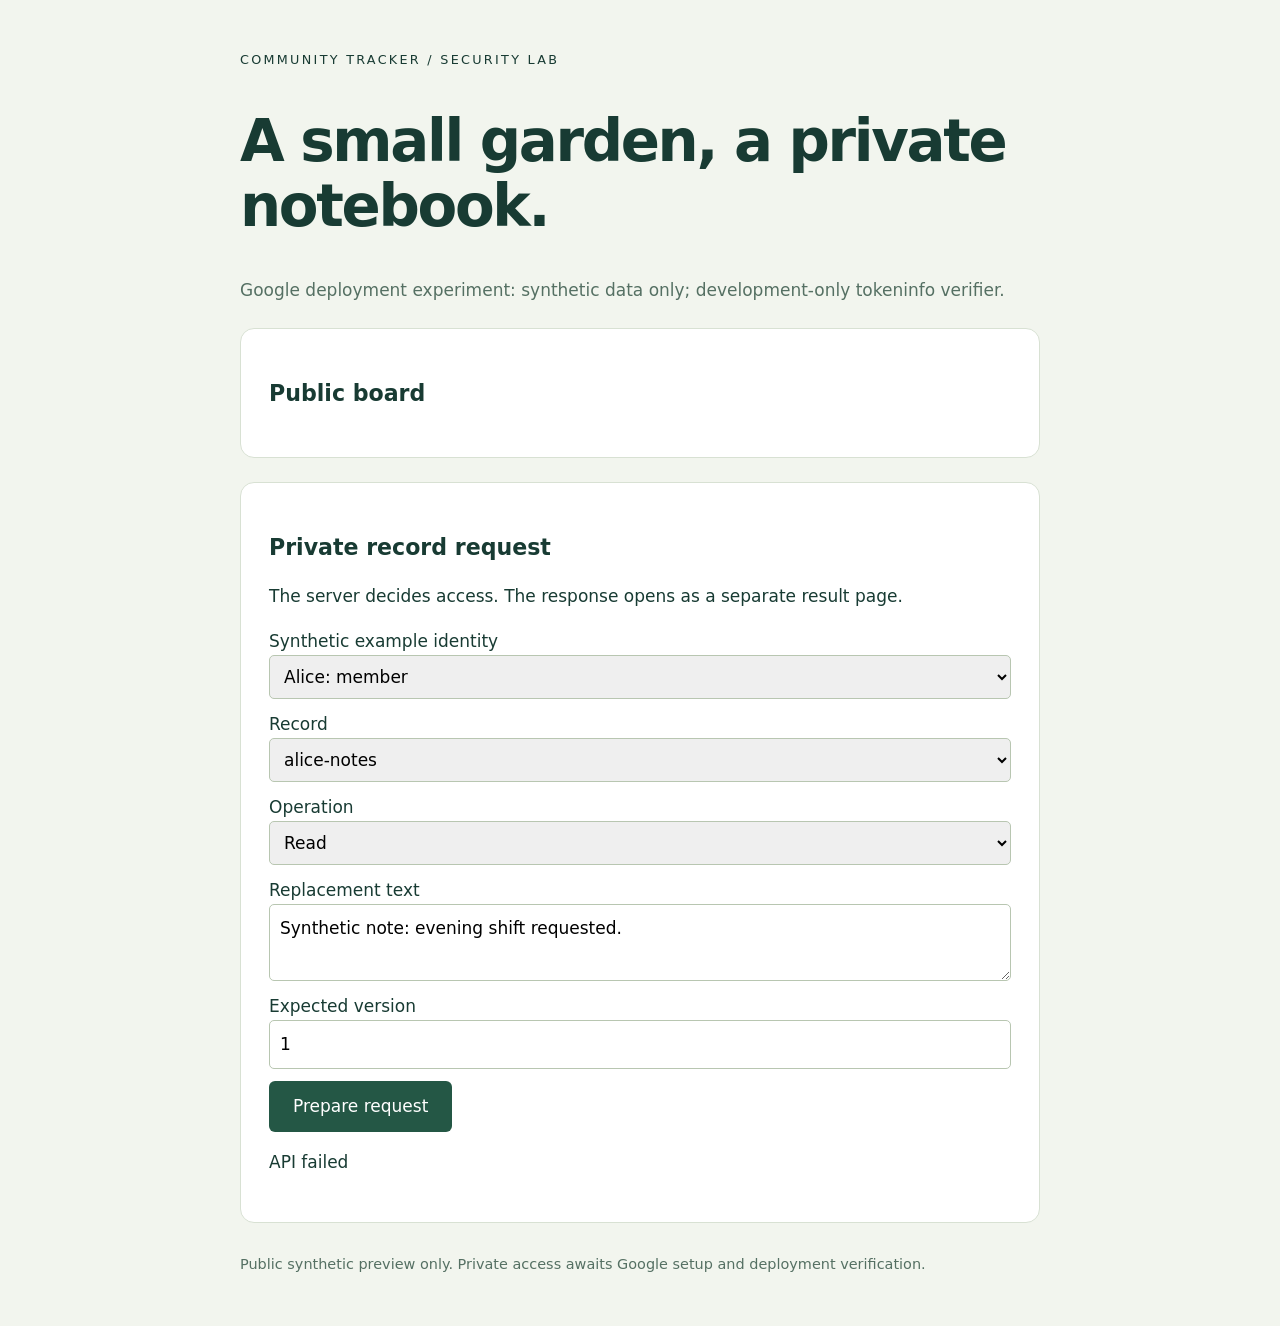
==== index.html @ 3e968c09 "Version hosted config URL to refresh synthetic trial settings" ====
<!doctype html>
<html lang="en"><head><meta charset="utf-8"><meta name="viewport" content="width=device-width,initial-scale=1"><meta name="referrer" content="no-referrer"><title>Community tracker lab</title><link rel="stylesheet" href="style.css"><script src="config.js?v=f0bb260b" defer></script><script src="app.js" defer></script></head>
<body><main><p class="eyebrow">COMMUNITY TRACKER / SECURITY LAB</p><h1>A small garden, a private notebook.</h1><p id="mode">Synthetic data only. No live Google connection.</p>
<section><h2>Public board</h2><div id="public"></div></section>
<section><h2>Private record request</h2><p>The server decides access. The response opens as a separate result page.</p>
<form id="request"><label>Synthetic example identity<select id="identity"><option value="alice">Alice: member</option><option value="bob">Bob: member</option><option value="narwhal">Synthetic moderator</option><option value="outsider">Outsider: authenticated, unauthorized</option><option value="revoked">Revoked member</option><option value="reader">Reader: read-only member</option></select></label>
<label>Record<select name="id"><option value="alice-notes">alice-notes</option><option value="bob-notes">bob-notes</option><option value="garden-day">garden-day</option><option value="reader-notes">reader-notes</option></select></label>
<label>Operation<select name="op"><option value="read">Read</option><option value="write">Update text</option><option value="whoami">Show verified ID for enrollment</option></select></label>
<label>Replacement text<textarea name="text" maxlength="300">Synthetic note: evening shift requested.</textarea></label><label>Expected version<input name="version" type="number" min="1" value="1"></label><button id="prepare" type="submit">Prepare request</button></form><div id="google-button"></div><p id="status" role="status"></p></section>
<footer>Public synthetic preview only. Private access awaits Google setup and deployment verification.</footer></main></body></html>
---- style.css ----
:root{font:17px/1.6 system-ui,sans-serif;color:#183b33;background:#f2f5ee}body{margin:0}main{max-width:800px;margin:50px auto;padding:0 24px}h1{font-size:clamp(2rem,5vw,3.4rem);line-height:1.12;letter-spacing:-.04em}h2{font-size:1.3rem}.eyebrow{font-size:.75rem;letter-spacing:.18em}section{background:white;padding:28px;border:1px solid #d8e1d3;border-radius:14px;margin:24px 0}label{display:block;margin:12px 0}input,select,textarea{display:block;box-sizing:border-box;width:100%;padding:10px;font:inherit;border:1px solid #b8c6b1;border-radius:5px}button{background:#245745;color:white;border:0;border-radius:6px;padding:12px 24px;font:inherit;cursor:pointer}button:disabled{opacity:.5}footer,#mode{color:#557063}footer{font-size:.85rem;margin:30px 0}
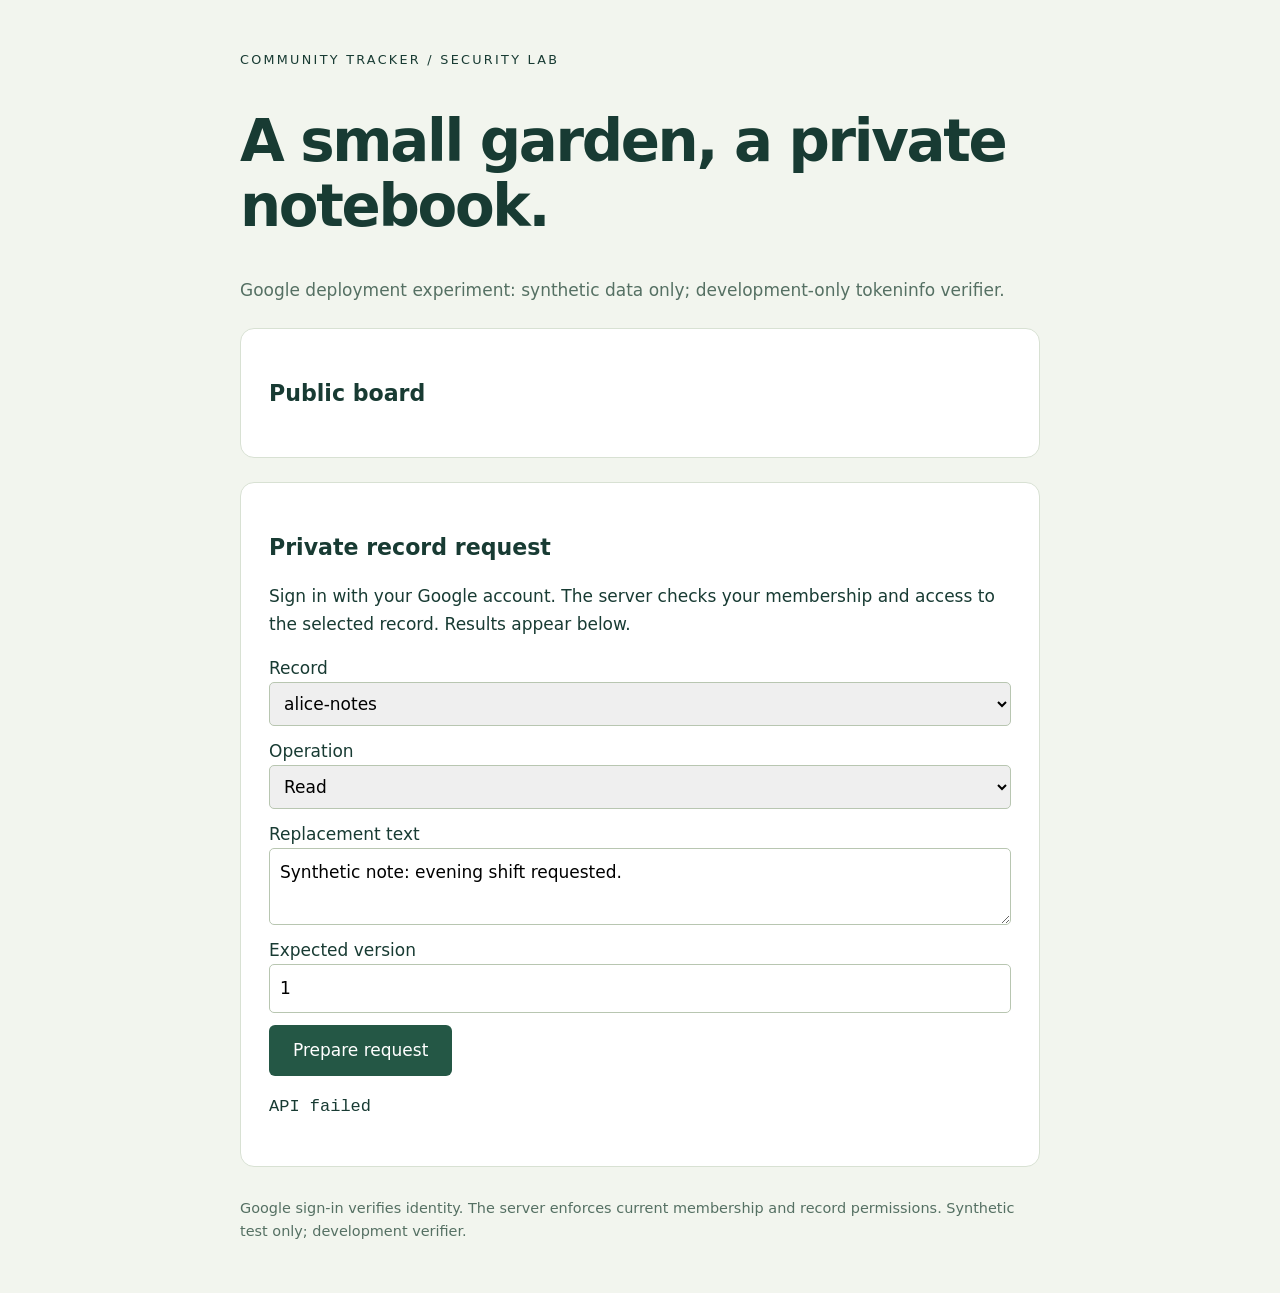
==== commit 20a13cd3: "Show Google-authenticated results inline and remove mock identity UI" ====
--- a/index.html
+++ b/index.html
@@ -1,10 +1,10 @@
 <!doctype html>
-<html lang="en"><head><meta charset="utf-8"><meta name="viewport" content="width=device-width,initial-scale=1"><meta name="referrer" content="no-referrer"><title>Community tracker lab</title><link rel="stylesheet" href="style.css"><script src="config.js?v=f0bb260b" defer></script><script src="app.js" defer></script></head>
+<html lang="en"><head><meta charset="utf-8"><meta name="viewport" content="width=device-width,initial-scale=1"><meta name="referrer" content="no-referrer"><title>Community tracker lab</title><link rel="stylesheet" href="style.css"><script src="config.js?v=20261001-inline1" defer></script><script src="app.js?v=20261001-inline1" defer></script></head>
 <body><main><p class="eyebrow">COMMUNITY TRACKER / SECURITY LAB</p><h1>A small garden, a private notebook.</h1><p id="mode">Synthetic data only. No live Google connection.</p>
 <section><h2>Public board</h2><div id="public"></div></section>
-<section><h2>Private record request</h2><p>The server decides access. The response opens as a separate result page.</p>
-<form id="request"><label>Synthetic example identity<select id="identity"><option value="alice">Alice: member</option><option value="bob">Bob: member</option><option value="narwhal">Synthetic moderator</option><option value="outsider">Outsider: authenticated, unauthorized</option><option value="revoked">Revoked member</option><option value="reader">Reader: read-only member</option></select></label>
+<section><h2>Private record request</h2><p>Sign in with your Google account. The server checks your membership and access to the selected record. Results appear below.</p>
+<form id="request">
 <label>Record<select name="id"><option value="alice-notes">alice-notes</option><option value="bob-notes">bob-notes</option><option value="garden-day">garden-day</option><option value="reader-notes">reader-notes</option></select></label>
 <label>Operation<select name="op"><option value="read">Read</option><option value="write">Update text</option><option value="whoami">Show verified ID for enrollment</option></select></label>
-<label>Replacement text<textarea name="text" maxlength="300">Synthetic note: evening shift requested.</textarea></label><label>Expected version<input name="version" type="number" min="1" value="1"></label><button id="prepare" type="submit">Prepare request</button></form><div id="google-button"></div><p id="status" role="status"></p></section>
-<footer>Public synthetic preview only. Private access awaits Google setup and deployment verification.</footer></main></body></html>
+<label>Replacement text<textarea name="text" maxlength="300">Synthetic note: evening shift requested.</textarea></label><label>Expected version<input name="version" type="number" min="1" value="1"></label><button id="prepare" type="submit">Prepare request</button></form><div id="google-button"></div><pre id="status" role="status" style="white-space:pre-wrap;overflow-wrap:anywhere"></pre></section>
+<footer>Google sign-in verifies identity. The server enforces current membership and record permissions. Synthetic test only; development verifier.</footer></main></body></html>
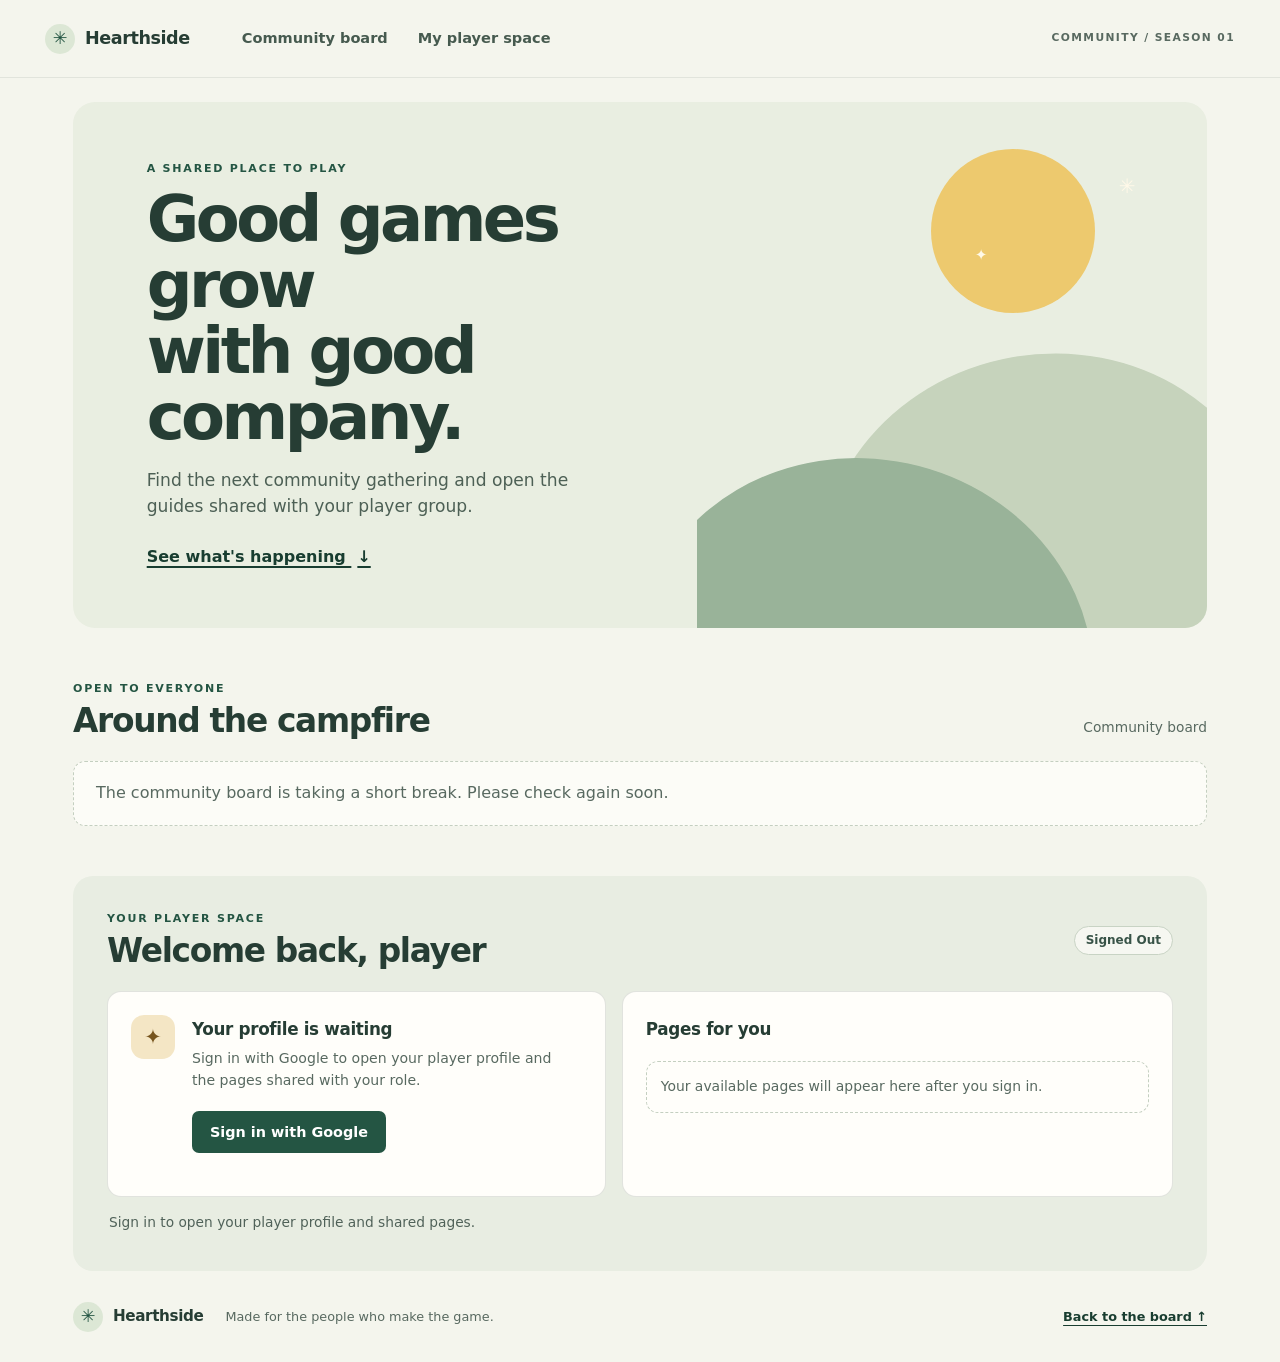
==== commit 338ac995: "Introduce Hearthside real Google profile and in-page response bridge" ====
--- a/index.html
+++ b/index.html
@@ -1,10 +1,52 @@
 <!doctype html>
-<html lang="en"><head><meta charset="utf-8"><meta name="viewport" content="width=device-width,initial-scale=1"><meta name="referrer" content="no-referrer"><title>Community tracker lab</title><link rel="stylesheet" href="style.css"><script src="config.js?v=20261001-inline1" defer></script><script src="app.js?v=20261001-inline1" defer></script></head>
-<body><main><p class="eyebrow">COMMUNITY TRACKER / SECURITY LAB</p><h1>A small garden, a private notebook.</h1><p id="mode">Synthetic data only. No live Google connection.</p>
-<section><h2>Public board</h2><div id="public"></div></section>
-<section><h2>Private record request</h2><p>Sign in with your Google account. The server checks your membership and access to the selected record. Results appear below.</p>
-<form id="request">
-<label>Record<select name="id"><option value="alice-notes">alice-notes</option><option value="bob-notes">bob-notes</option><option value="garden-day">garden-day</option><option value="reader-notes">reader-notes</option></select></label>
-<label>Operation<select name="op"><option value="read">Read</option><option value="write">Update text</option><option value="whoami">Show verified ID for enrollment</option></select></label>
-<label>Replacement text<textarea name="text" maxlength="300">Synthetic note: evening shift requested.</textarea></label><label>Expected version<input name="version" type="number" min="1" value="1"></label><button id="prepare" type="submit">Prepare request</button></form><div id="google-button"></div><pre id="status" role="status" style="white-space:pre-wrap;overflow-wrap:anywhere"></pre></section>
-<footer>Google sign-in verifies identity. The server enforces current membership and record permissions. Synthetic test only; development verifier.</footer></main></body></html>
+<html lang="en">
+<head>
+  <meta charset="utf-8">
+  <meta name="viewport" content="width=device-width,initial-scale=1">
+  <meta name="referrer" content="no-referrer">
+  <meta name="theme-color" content="#f4f5ed">
+  <title>Hearthside | Community tracker</title>
+  <link rel="stylesheet" href="style.css">
+  <script src="config.js" defer></script>
+  <script src="bridge.js" defer></script>
+  <script src="app.js" defer></script>
+</head>
+<body>
+  <header class="site-header">
+    <a class="brand" href="#home" aria-label="Community tracker home"><span class="brand-mark" aria-hidden="true">✳</span> Hearthside</a>
+    <nav aria-label="Main navigation"><a href="#board">Community board</a><a href="#player">My player space</a></nav>
+    <span class="season-tag">COMMUNITY / SEASON 01</span>
+  </header>
+  <main id="home">
+    <section class="welcome" aria-labelledby="welcome-title">
+      <div class="welcome-copy">
+        <p class="eyebrow">A SHARED PLACE TO PLAY</p>
+        <h1 id="welcome-title">Good games grow<br>with good company.</h1>
+        <p class="intro">Find the next community gathering and open the guides shared with your player group.</p>
+        <a class="text-link" href="#board">See what's happening <span aria-hidden="true">↓</span></a>
+      </div>
+      <div class="welcome-art" aria-hidden="true"><div class="sun"></div><div class="hill hill-back"></div><div class="hill hill-front"></div><span class="art-star star-one">✳</span><span class="art-star star-two">✦</span></div>
+    </section>
+
+    <section id="board" class="board section-block" aria-labelledby="board-title">
+      <div class="section-heading"><div><p class="eyebrow">OPEN TO EVERYONE</p><h2 id="board-title">Around the campfire</h2></div><span class="section-note">Community board</span></div>
+      <div id="public-board" class="event-grid" aria-live="polite"><p class="loading">Finding the latest community notes…</p></div>
+    </section>
+
+    <section id="player" class="player-space section-block" aria-labelledby="player-title">
+      <div class="section-heading"><div><p class="eyebrow">YOUR PLAYER SPACE</p><h2 id="player-title">Welcome back, player</h2></div><span id="account-badge" class="account-badge">Signed out</span></div>
+      <div class="player-grid">
+        <div class="account-card">
+          <div class="avatar" aria-hidden="true">✦</div>
+          <div class="account-copy"><h3 id="account-name">Your profile is waiting</h3><p id="account-detail">Sign in with Google to open your player profile and the pages shared with your role.</p></div>
+          <div class="account-actions"><button id="sign-in" class="button-primary" type="button">Sign in with Google</button><div id="google-button" class="google-button" aria-label="Google sign-in"></div><button id="refresh-profile" class="button-secondary" type="button" hidden>Refresh profile</button><button id="sign-out" class="button-secondary" type="button" hidden>Sign out</button></div>
+        </div>
+        <div class="shared-pages"><div class="pages-heading"><h3>Pages for you</h3><span id="role-chip" class="role-chip" hidden></span></div><div id="page-list" class="page-list"><p class="empty-state">Your available pages will appear here after you sign in.</p></div></div>
+      </div>
+      <p id="status" class="status" role="status" aria-live="polite"></p>
+      <div id="page-preview" class="page-preview" tabindex="-1" hidden></div>
+    </section>
+  </main>
+  <footer><a class="brand footer-brand" href="#home"><span class="brand-mark" aria-hidden="true">✳</span> Hearthside</a><span>Made for the people who make the game.</span><a href="#board">Back to the board ↑</a></footer>
+</body>
+</html>
--- a/style.css
+++ b/style.css
@@ -1 +1,147 @@
-:root{font:17px/1.6 system-ui,sans-serif;color:#183b33;background:#f2f5ee}body{margin:0}main{max-width:800px;margin:50px auto;padding:0 24px}h1{font-size:clamp(2rem,5vw,3.4rem);line-height:1.12;letter-spacing:-.04em}h2{font-size:1.3rem}.eyebrow{font-size:.75rem;letter-spacing:.18em}section{background:white;padding:28px;border:1px solid #d8e1d3;border-radius:14px;margin:24px 0}label{display:block;margin:12px 0}input,select,textarea{display:block;box-sizing:border-box;width:100%;padding:10px;font:inherit;border:1px solid #b8c6b1;border-radius:5px}button{background:#245745;color:white;border:0;border-radius:6px;padding:12px 24px;font:inherit;cursor:pointer}button:disabled{opacity:.5}footer,#mode{color:#557063}footer{font-size:.85rem;margin:30px 0}+:root {
+  color-scheme: light;
+  --ink: #263d34;
+  --muted: #586960;
+  --forest: #245543;
+  --forest-dark: #183d30;
+  --sage: #d9e2cf;
+  --sage-light: #edf0e5;
+  --paper: #f4f5ed;
+  --card: #fffefa;
+  --gold: #e0ad52;
+  --line: #d7ded2;
+  font: 16px/1.55 "Aptos", "Segoe UI", system-ui, sans-serif;
+  color: var(--ink);
+  background: var(--paper);
+}
+
+* { box-sizing: border-box; }
+html { scroll-behavior: smooth; }
+body { margin: 0; min-width: 320px; }
+a { color: var(--forest-dark); text-underline-offset: 4px; }
+a:hover { color: #102e23; }
+button { font: inherit; }
+button:focus-visible, a:focus-visible { outline: 3px solid #ad741b; outline-offset: 3px; }
+
+.site-header {
+  height: 78px;
+  padding: 0 max(28px, calc((100vw - 1190px) / 2));
+  display: flex;
+  align-items: center;
+  gap: 42px;
+  background: var(--paper);
+  border-bottom: 1px solid rgba(38, 61, 52, .09);
+}
+.brand { display: inline-flex; align-items: center; gap: 10px; color: var(--ink); font-weight: 750; font-size: 1.1rem; text-decoration: none; letter-spacing: -.025em; white-space: nowrap; }
+.brand-mark { display: grid; place-items: center; width: 30px; height: 30px; color: var(--forest); background: #dce7d5; border-radius: 50%; font-size: 1.1rem; }
+.site-header nav { display: flex; align-items: center; gap: 30px; margin-left: 10px; }
+.site-header nav a { color: #465a4f; text-decoration: none; font-size: .91rem; font-weight: 600; }
+.site-header nav a:hover { text-decoration: underline; }
+.season-tag { margin-left: auto; color: #586960; font-size: .67rem; letter-spacing: .13em; font-weight: 700; }
+
+main { max-width: 1190px; padding: 0 28px; margin: 0 auto; }
+.welcome {
+  min-height: 370px;
+  margin-top: 24px;
+  position: relative;
+  overflow: hidden;
+  display: flex;
+  align-items: center;
+  border-radius: 22px;
+  background: #e9eee1;
+  isolation: isolate;
+}
+.welcome-copy { position: relative; z-index: 2; padding: 58px 6.5%; max-width: 670px; }
+.eyebrow { margin: 0 0 10px; color: var(--forest); font-size: .69rem; letter-spacing: .16em; font-weight: 800; }
+h1, h2, h3, p { margin-top: 0; }
+h1 { margin-bottom: 16px; font-size: clamp(2.6rem, 5vw, 4.2rem); letter-spacing: -.055em; line-height: 1.03; font-weight: 730; }
+.intro { max-width: 435px; margin-bottom: 25px; color: #4d6055; font-size: 1.07rem; }
+.text-link { font-weight: 700; text-decoration-thickness: 1.5px; }
+.text-link span { margin-left: 6px; }
+.welcome-art { position: absolute; z-index: 0; inset: 0 0 0 auto; width: 45%; overflow: hidden; }
+.sun { position: absolute; width: 164px; height: 164px; right: 22%; top: 47px; border-radius: 50%; background: #edc96e; }
+.hill { position: absolute; bottom: -32%; width: 90%; height: 80%; border-radius: 50% 50% 0 0; transform: rotate(-10deg); }
+.hill-back { right: -14%; bottom: -28%; background: #c6d3bc; }
+.hill-front { right: 22%; bottom: -48%; background: #99b399; transform: rotate(12deg); }
+.art-star { position: absolute; color: #fff9e8; font-size: 1.25rem; }
+.star-one { top: 69px; right: 14%; }
+.star-two { top: 142px; right: 43%; font-size: .95rem; }
+
+.section-block { padding: 52px 0 8px; scroll-margin-top: 20px; }
+.section-heading { display: flex; align-items: end; justify-content: space-between; gap: 20px; margin-bottom: 20px; }
+.section-heading .eyebrow { margin-bottom: 5px; }
+h2 { margin: 0; font-size: clamp(1.55rem, 3vw, 2.05rem); letter-spacing: -.04em; line-height: 1.2; }
+.section-note { padding-bottom: 3px; color: var(--muted); font-size: .86rem; }
+.event-grid { display: grid; grid-template-columns: repeat(auto-fit, minmax(min(100%, 320px), 1fr)); gap: 16px; }
+.event-card { min-height: 154px; padding: 22px 24px; background: var(--card); border: 1px solid var(--line); border-radius: 13px; box-shadow: 0 5px 16px rgba(34, 58, 45, .035); }
+.event-label { margin: 0 0 9px; color: #66764f; font-size: .66rem; letter-spacing: .14em; font-weight: 800; }
+.event-card h3 { margin: 0 0 7px; font-size: 1.12rem; letter-spacing: -.02em; }
+.event-card p:last-child { margin: 0; color: #526158; }
+.empty-state, .loading { margin: 0; padding: 19px 22px; color: var(--muted); background: rgba(255, 254, 250, .75); border: 1px dashed #c4cfc0; border-radius: 12px; }
+
+.player-space { margin-top: 42px; padding: 34px; background: #e8ede2; border-radius: 20px; }
+.player-space .section-heading { align-items: center; }
+.account-badge, .role-chip { display: inline-flex; align-items: center; min-height: 29px; padding: 4px 11px; border: 1px solid #c8d3c4; border-radius: 999px; color: #385347; background: #f6f7f1; font-size: .75rem; font-weight: 700; text-transform: capitalize; }
+.player-grid { display: grid; grid-template-columns: minmax(290px, .95fr) minmax(0, 1.05fr); gap: 16px; }
+.account-card, .shared-pages { min-height: 206px; padding: 23px; border: 1px solid rgba(88, 105, 96, .18); border-radius: 14px; background: var(--card); }
+.account-card { display: grid; grid-template-columns: 47px 1fr; align-content: start; column-gap: 14px; }
+.avatar { display: grid; place-items: center; width: 44px; height: 44px; border-radius: 13px; color: #77551e; background: #f4e6c5; font-size: 1.3rem; }
+.account-copy h3, .pages-heading h3 { margin: 1px 0 6px; font-size: 1.05rem; letter-spacing: -.02em; }
+.account-copy p { margin: 0; max-width: 380px; color: var(--muted); font-size: .88rem; overflow-wrap: anywhere; }
+.account-actions { grid-column: 2; margin-top: 19px; display: flex; align-items: center; flex-wrap: wrap; gap: 10px; }
+.button-primary, .button-secondary { min-height: 42px; padding: 9px 17px; border: 1px solid transparent; border-radius: 7px; cursor: pointer; font-weight: 700; font-size: .9rem; transition: background-color .15s ease, transform .15s ease; }
+.button-primary { color: white; background: var(--forest); }
+.button-primary:hover:not(:disabled) { background: var(--forest-dark); transform: translateY(-1px); }
+.button-primary:disabled, .button-secondary:disabled { opacity: .56; cursor: wait; }
+.button-secondary { color: var(--forest-dark); background: #fff; border-color: #b8c9ba; }
+.button-secondary:hover:not(:disabled) { background: #edf2e8; }
+.google-button { min-height: 42px; }
+.pages-heading { display: flex; align-items: center; justify-content: space-between; gap: 12px; margin-bottom: 13px; }
+.page-list { display: grid; grid-template-columns: repeat(auto-fit, minmax(min(100%, 190px), 1fr)); gap: 9px; }
+.page-list .empty-state { grid-column: 1 / -1; padding: 14px; font-size: .87rem; }
+.page-card { display: flex; align-items: center; justify-content: space-between; gap: 8px; min-height: 57px; padding: 11px 12px; text-align: left; color: var(--ink); background: #f7f8f3; border: 1px solid #dce3d7; border-radius: 9px; cursor: pointer; }
+.page-card:hover { border-color: #94ad98; background: #f0f4eb; }
+.page-card-title { font-weight: 700; font-size: .87rem; }
+.page-card-action { color: var(--forest); font-size: .75rem; font-weight: 700; white-space: nowrap; }
+.status { min-height: 25px; margin: 15px 2px 0; color: #506259; font-size: .86rem; }
+.status[data-tone="error"] { color: #8a302c; }
+.status[data-tone="success"] { color: #245543; }
+.status[data-tone="notice"] { color: #705116; }
+.page-preview { margin-top: 13px; padding: 20px 22px; background: #fffefa; border: 1px solid #cfd9ca; border-left: 4px solid var(--gold); border-radius: 10px; }
+.page-preview h3 { margin-bottom: 5px; }
+.page-preview p { margin: 0; color: var(--muted); }
+
+footer { max-width: 1190px; min-height: 91px; margin: 0 auto; padding: 24px 28px; display: flex; align-items: center; gap: 22px; color: var(--muted); font-size: .8rem; }
+.footer-brand { font-size: .95rem; }
+footer > a:last-child { margin-left: auto; font-weight: 650; }
+
+[hidden] { display: none !important; }
+@media (max-width: 760px) {
+  .site-header { height: auto; min-height: 70px; padding: 14px 20px; flex-wrap: wrap; gap: 12px 22px; }
+  .site-header nav { order: 3; width: 100%; margin: 0; gap: 20px; }
+  .season-tag { font-size: .6rem; }
+  main { padding: 0 18px; }
+  .welcome { min-height: 410px; align-items: start; }
+  .welcome-copy { padding: 38px 27px 185px; }
+  h1 { font-size: clamp(2.4rem, 10vw, 3.25rem); }
+  .welcome-art { inset: auto 0 0; width: 100%; height: 205px; }
+  .sun { width: 106px; height: 106px; top: 23px; right: 21%; }
+  .hill { height: 90%; }
+  .section-block { padding-top: 39px; }
+  .player-space { margin-top: 31px; padding: 23px 17px; }
+  .section-heading { align-items: start !important; }
+  .section-note { display: none; }
+  .player-grid { grid-template-columns: 1fr; }
+  .account-card, .shared-pages { padding: 18px; }
+  footer { padding: 22px 18px; flex-wrap: wrap; gap: 10px 16px; }
+  footer > span { order: 3; width: 100%; }
+}
+@media (max-width: 390px) {
+  .brand { font-size: 1rem; }
+  .season-tag { max-width: 120px; text-align: right; }
+  .account-card { grid-template-columns: 39px 1fr; column-gap: 11px; }
+  .avatar { width: 38px; height: 38px; border-radius: 11px; }
+}
+@media (prefers-reduced-motion: reduce) {
+  *, *::before, *::after { scroll-behavior: auto !important; animation-duration: .01ms !important; animation-iteration-count: 1 !important; transition-duration: .01ms !important; }
+}
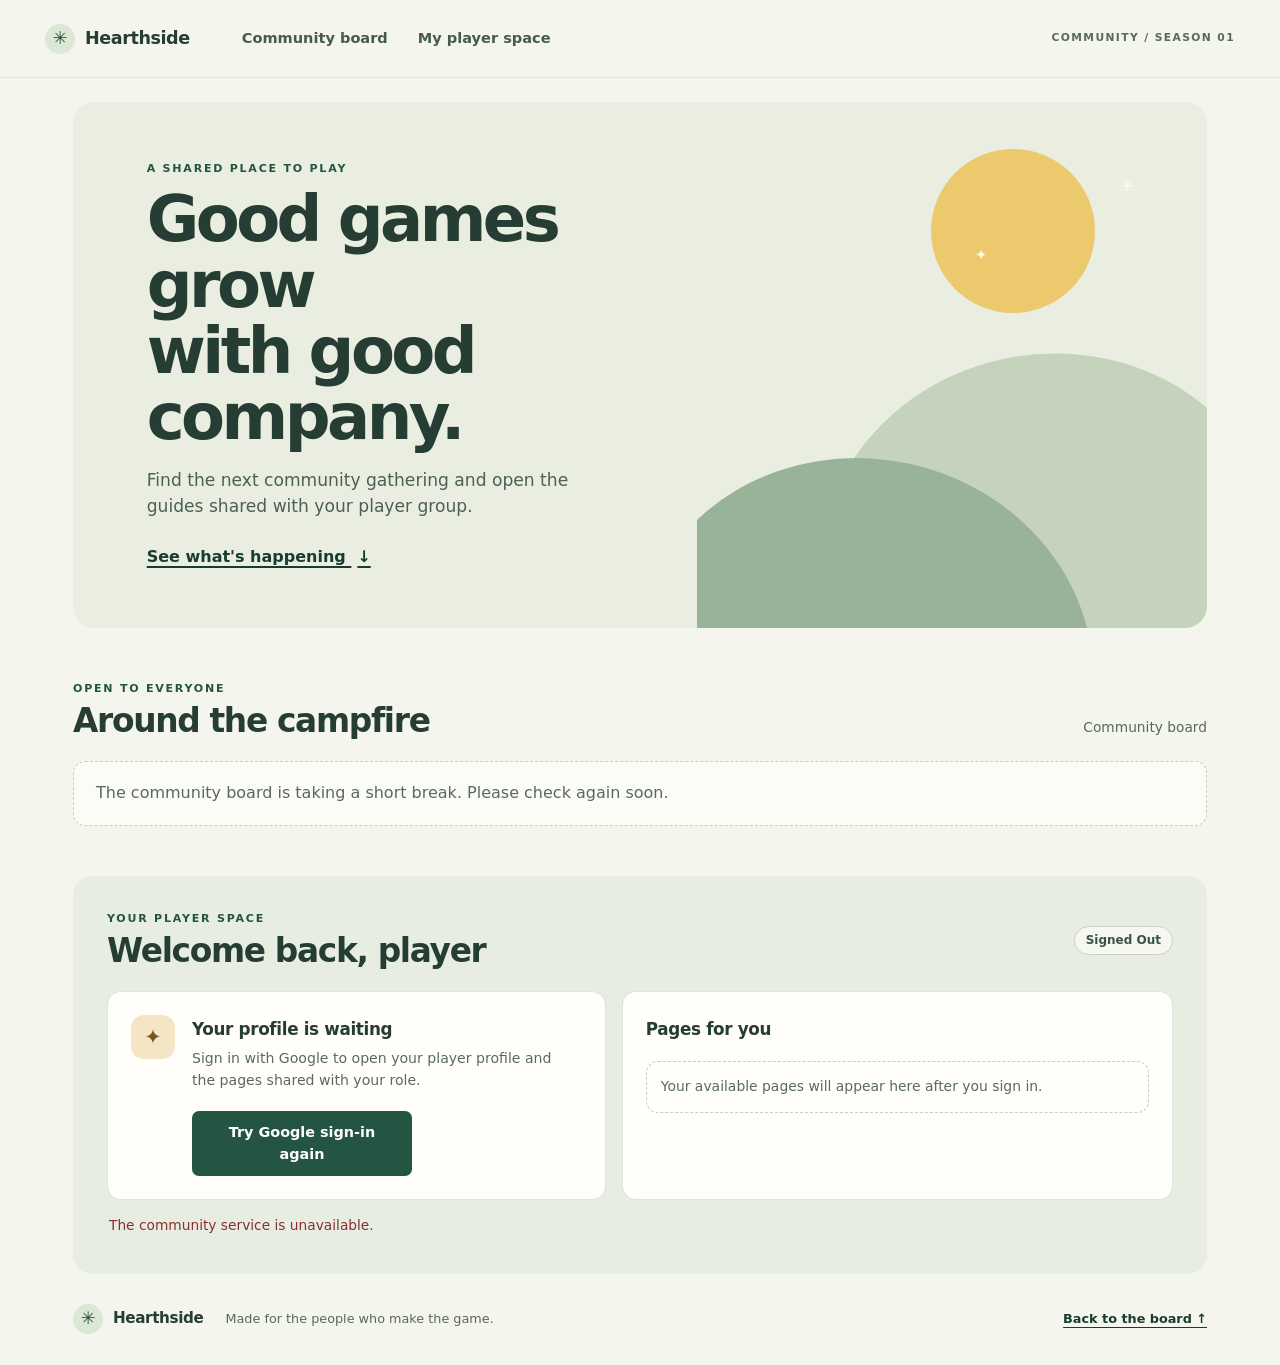
==== commit 1f7af8b5: "Prepare Google sign-in before displaying its button" ====
--- a/index.html
+++ b/index.html
@@ -6,10 +6,10 @@
   <meta name="referrer" content="no-referrer">
   <meta name="theme-color" content="#f4f5ed">
   <title>Hearthside | Community tracker</title>
-  <link rel="stylesheet" href="style.css">
+  <link rel="stylesheet" href="style.css?v=gis-ready-1">
   <script src="config.js" defer></script>
   <script src="bridge.js" defer></script>
-  <script src="app.js" defer></script>
+  <script src="app.js?v=gis-ready-1" defer></script>
 </head>
 <body>
   <header class="site-header">
@@ -39,7 +39,7 @@
         <div class="account-card">
           <div class="avatar" aria-hidden="true">✦</div>
           <div class="account-copy"><h3 id="account-name">Your profile is waiting</h3><p id="account-detail">Sign in with Google to open your player profile and the pages shared with your role.</p></div>
-          <div class="account-actions"><button id="sign-in" class="button-primary" type="button">Sign in with Google</button><div id="google-button" class="google-button" aria-label="Google sign-in"></div><button id="refresh-profile" class="button-secondary" type="button" hidden>Refresh profile</button><button id="sign-out" class="button-secondary" type="button" hidden>Sign out</button></div>
+          <div class="account-actions"><div id="sign-in-slot" class="sign-in-slot"><button id="sign-in" class="button-primary" type="button" disabled>Preparing Google sign-in…</button><div id="google-button" class="google-button" aria-label="Google sign-in" hidden></div></div><button id="refresh-profile" class="button-secondary" type="button" hidden>Refresh profile</button><button id="sign-out" class="button-secondary" type="button" hidden>Sign out</button></div>
         </div>
         <div class="shared-pages"><div class="pages-heading"><h3>Pages for you</h3><span id="role-chip" class="role-chip" hidden></span></div><div id="page-list" class="page-list"><p class="empty-state">Your available pages will appear here after you sign in.</p></div></div>
       </div>
--- a/style.css
+++ b/style.css
@@ -95,7 +95,9 @@
 .button-primary:disabled, .button-secondary:disabled { opacity: .56; cursor: wait; }
 .button-secondary { color: var(--forest-dark); background: #fff; border-color: #b8c9ba; }
 .button-secondary:hover:not(:disabled) { background: #edf2e8; }
-.google-button { min-height: 42px; }
+.sign-in-slot { width: 220px; min-height: 44px; }
+.sign-in-slot > .button-primary { width: 100%; min-height: 44px; }
+.google-button { width: 220px; min-height: 44px; }
 .pages-heading { display: flex; align-items: center; justify-content: space-between; gap: 12px; margin-bottom: 13px; }
 .page-list { display: grid; grid-template-columns: repeat(auto-fit, minmax(min(100%, 190px), 1fr)); gap: 9px; }
 .page-list .empty-state { grid-column: 1 / -1; padding: 14px; font-size: .87rem; }
